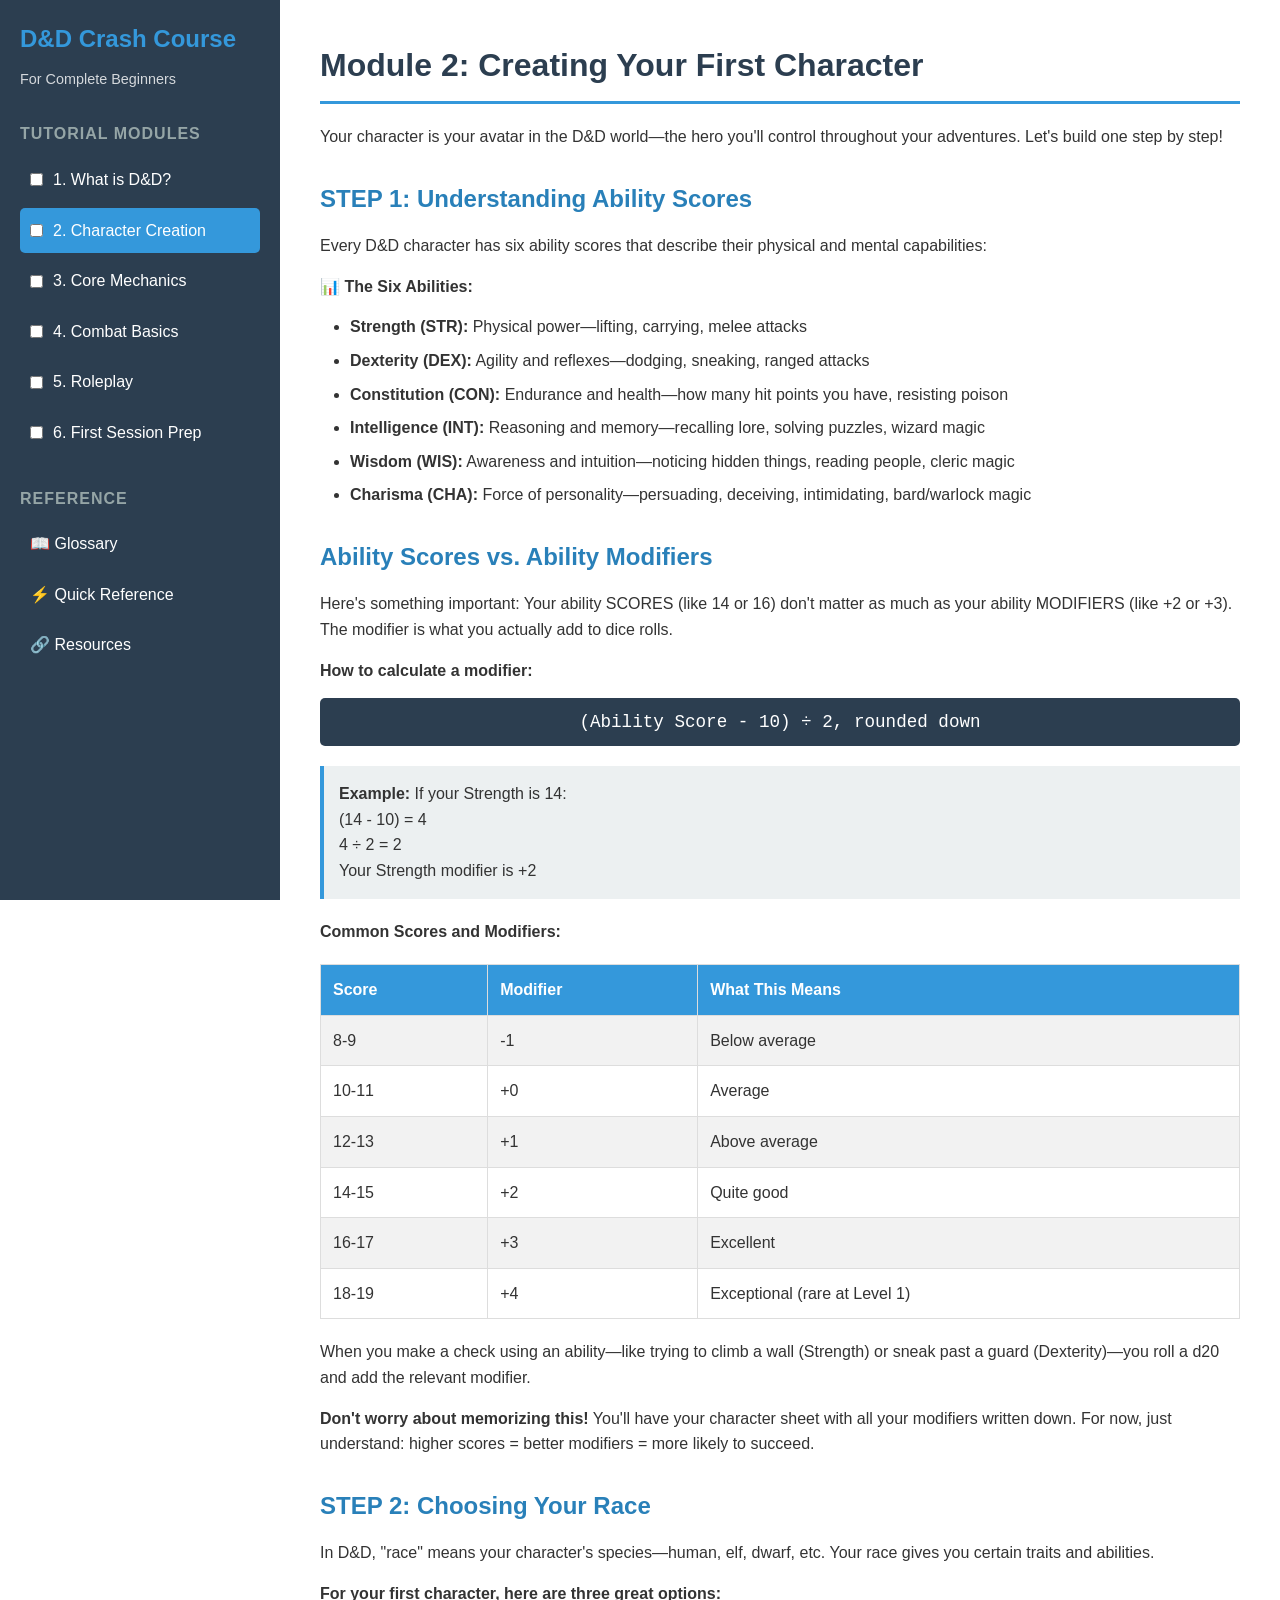
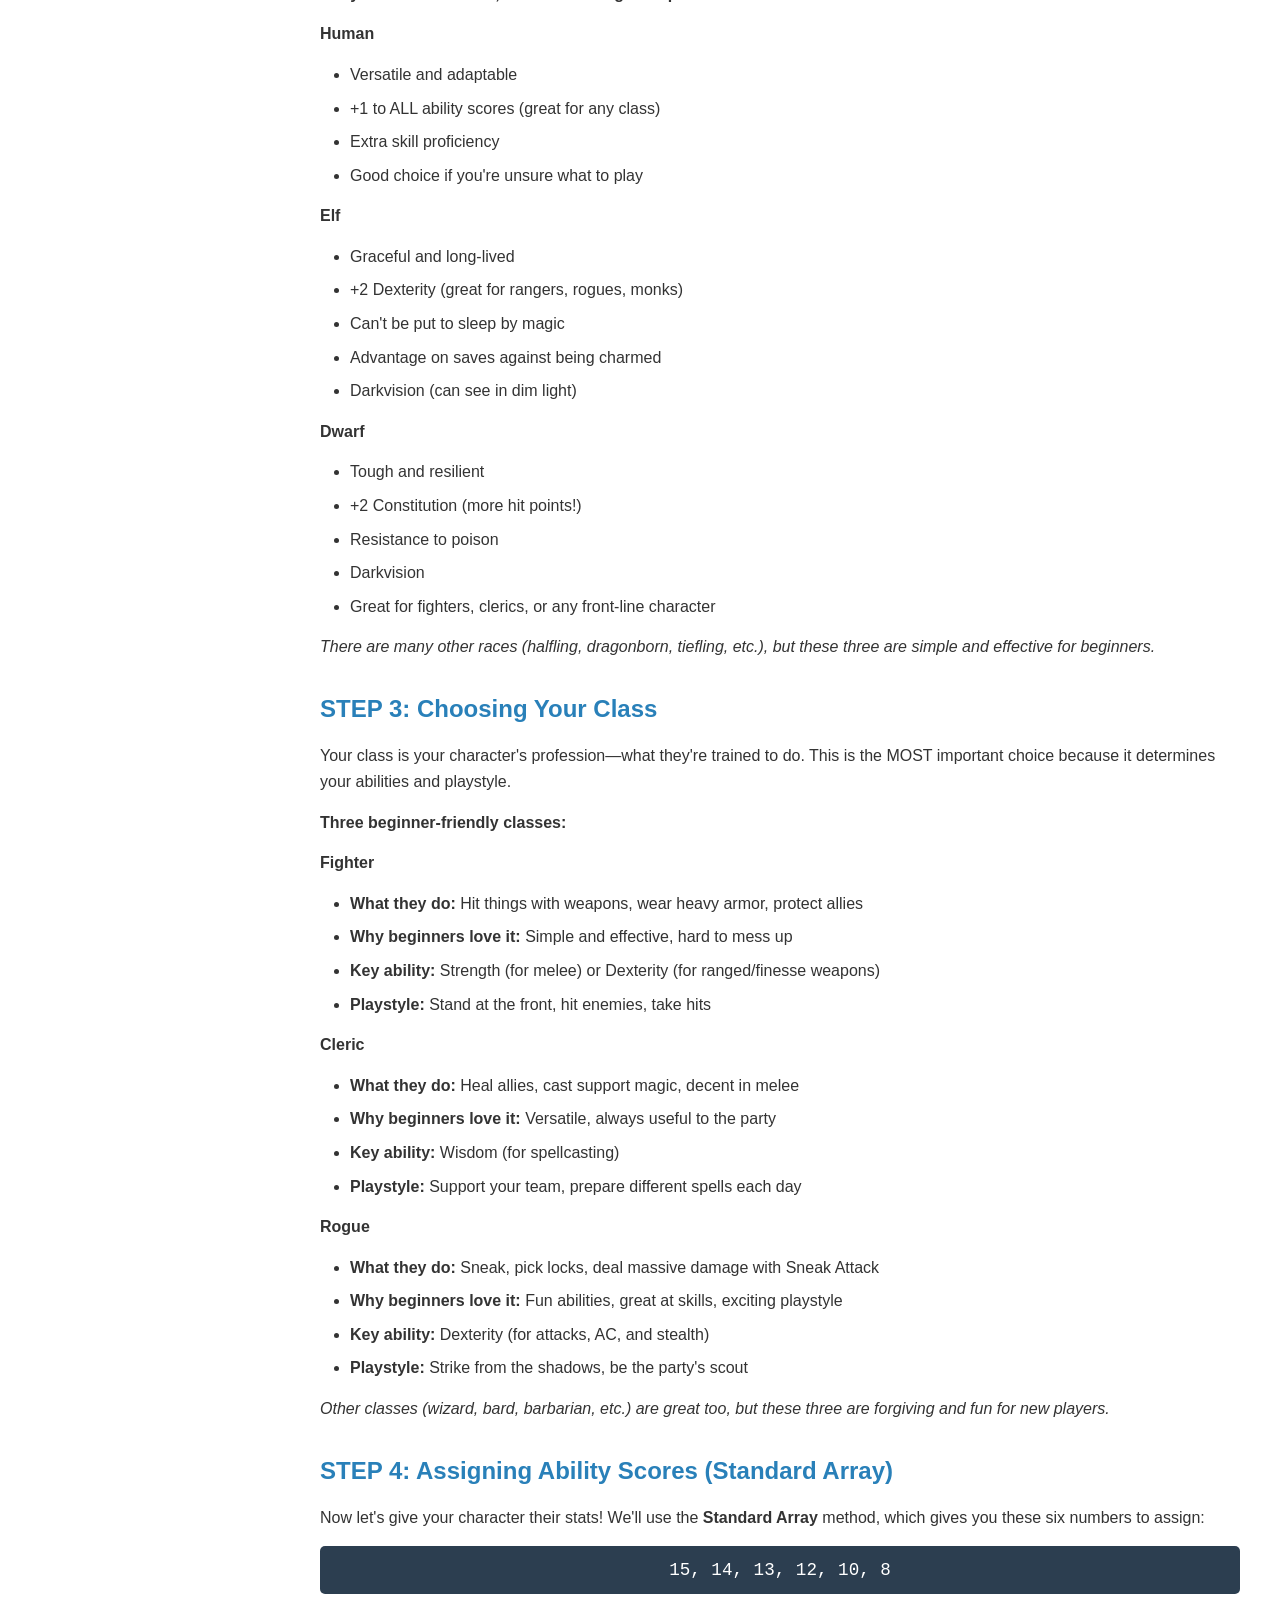
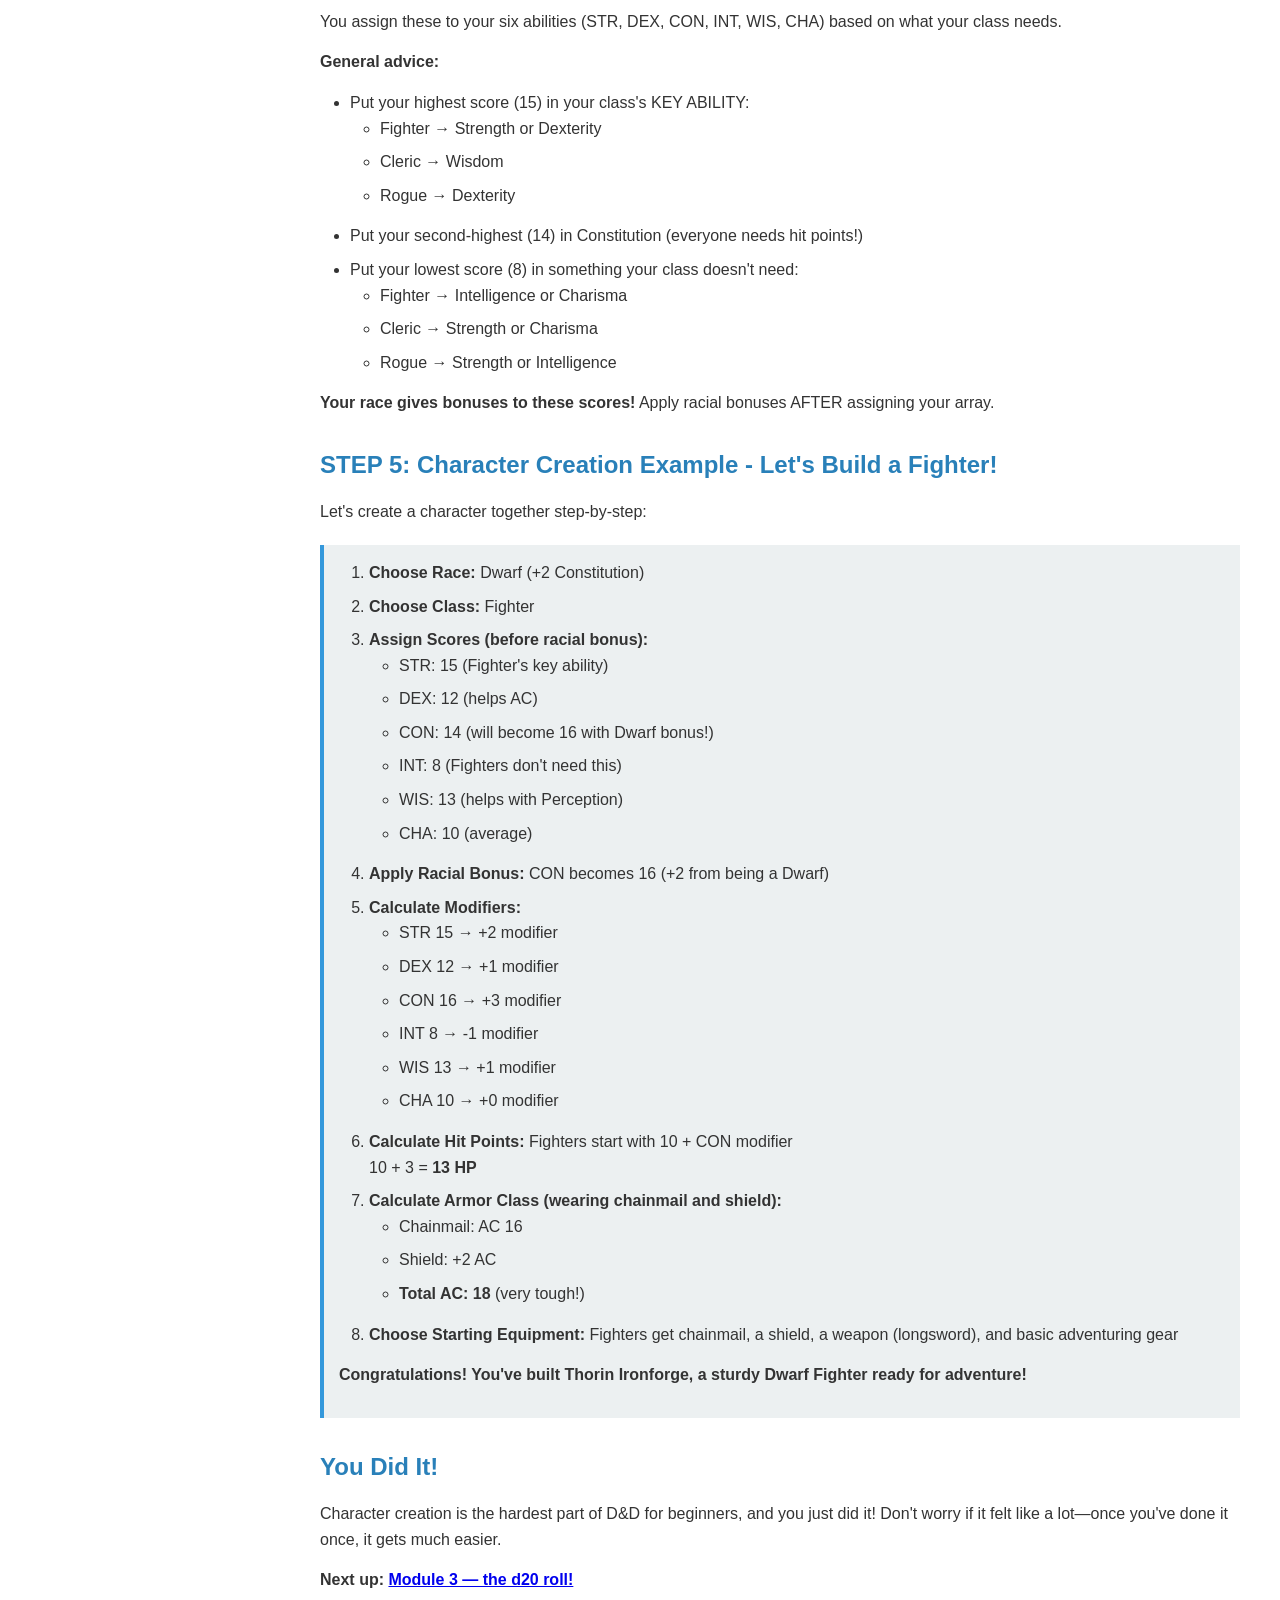
==== character-creation.html @ a9139e5d "initial commit" ====
<!DOCTYPE html>
<html lang="en">
<head>
    <meta charset="UTF-8">
    <meta name="viewport" content="width=device-width, initial-scale=1.0">
    <title>D&D Crash Course - Character Creation</title>
    <link rel="stylesheet" href="styles.css">
</head>
<body>
    <div class="container">
        <aside class="sidebar">
            <h1>D&D Crash Course</h1>
            <p>For Complete Beginners</p>

            <div class="nav-section">
                <h3>Tutorial Modules</h3>
                <a class="nav-item" href="index.html" data-page="index.html">
                    <input type="checkbox" id="check1">
                    <span>1. What is D&D?</span>
                </a>
                <a class="nav-item" href="character-creation.html" data-page="character-creation.html">
                    <input type="checkbox" id="check2">
                    <span>2. Character Creation</span>
                </a>
                <a class="nav-item" href="core-mechanics.html" data-page="core-mechanics.html">
                    <input type="checkbox" id="check3">
                    <span>3. Core Mechanics</span>
                </a>
                <a class="nav-item" href="combat.html" data-page="combat.html">
                    <input type="checkbox" id="check4">
                    <span>4. Combat Basics</span>
                </a>
                <a class="nav-item" href="roleplay.html" data-page="roleplay.html">
                    <input type="checkbox" id="check5">
                    <span>5. Roleplay</span>
                </a>
                <a class="nav-item" href="first-session.html" data-page="first-session.html">
                    <input type="checkbox" id="check6">
                    <span>6. First Session Prep</span>
                </a>
            </div>

            <div class="nav-section">
                <h3>Reference</h3>
                <a class="nav-item" href="reference.html#glossary" data-page="reference.html">
                    <span>📖 Glossary</span>
                </a>
                <a class="nav-item" href="reference.html#quickref" data-page="reference.html">
                    <span>⚡ Quick Reference</span>
                </a>
                <a class="nav-item" href="reference.html#resources" data-page="reference.html">
                    <span>🔗 Resources</span>
                </a>
            </div>
        </aside>

        <main class="main-content">
            <h2>Module 2: Creating Your First Character</h2>
            <p>Your character is your avatar in the D&amp;D world—the hero you'll control throughout your adventures. Let's build one step by step!</p>

            <h3>STEP 1: Understanding Ability Scores</h3>
            <p>Every D&amp;D character has six ability scores that describe their physical and mental capabilities:</p>

            <p><strong>📊 The Six Abilities:</strong></p>
            <ul>
                <li><strong>Strength (STR):</strong> Physical power—lifting, carrying, melee attacks</li>
                <li><strong>Dexterity (DEX):</strong> Agility and reflexes—dodging, sneaking, ranged attacks</li>
                <li><strong>Constitution (CON):</strong> Endurance and health—how many hit points you have, resisting poison</li>
                <li><strong>Intelligence (INT):</strong> Reasoning and memory—recalling lore, solving puzzles, wizard magic</li>
                <li><strong>Wisdom (WIS):</strong> Awareness and intuition—noticing hidden things, reading people, cleric magic</li>
                <li><strong>Charisma (CHA):</strong> Force of personality—persuading, deceiving, intimidating, bard/warlock magic</li>
            </ul>

            <h3>Ability Scores vs. Ability Modifiers</h3>
            <p>Here's something important: Your ability SCORES (like 14 or 16) don't matter as much as your ability MODIFIERS (like +2 or +3). The modifier is what you actually add to dice rolls.</p>

            <p><strong>How to calculate a modifier:</strong></p>
            <div class="formula">(Ability Score - 10) ÷ 2, rounded down</div>

            <div class="example-box">
                <strong>Example:</strong> If your Strength is 14:<br>
                (14 - 10) = 4<br>
                4 ÷ 2 = 2<br>
                Your Strength modifier is +2
            </div>

            <p><strong>Common Scores and Modifiers:</strong></p>
            <table>
                <tr>
                    <th>Score</th>
                    <th>Modifier</th>
                    <th>What This Means</th>
                </tr>
                <tr><td>8-9</td><td>-1</td><td>Below average</td></tr>
                <tr><td>10-11</td><td>+0</td><td>Average</td></tr>
                <tr><td>12-13</td><td>+1</td><td>Above average</td></tr>
                <tr><td>14-15</td><td>+2</td><td>Quite good</td></tr>
                <tr><td>16-17</td><td>+3</td><td>Excellent</td></tr>
                <tr><td>18-19</td><td>+4</td><td>Exceptional (rare at Level 1)</td></tr>
            </table>

            <p>When you make a check using an ability—like trying to climb a wall (Strength) or sneak past a guard (Dexterity)—you roll a d20 and add the relevant modifier.</p>
            <p><strong>Don't worry about memorizing this!</strong> You'll have your character sheet with all your modifiers written down. For now, just understand: higher scores = better modifiers = more likely to succeed.</p>

            <h3>STEP 2: Choosing Your Race</h3>
            <p>In D&amp;D, "race" means your character's species—human, elf, dwarf, etc. Your race gives you certain traits and abilities.</p>

            <p><strong>For your first character, here are three great options:</strong></p>

            <p><strong>Human</strong></p>
            <ul>
                <li>Versatile and adaptable</li>
                <li>+1 to ALL ability scores (great for any class)</li>
                <li>Extra skill proficiency</li>
                <li>Good choice if you're unsure what to play</li>
            </ul>

            <p><strong>Elf</strong></p>
            <ul>
                <li>Graceful and long-lived</li>
                <li>+2 Dexterity (great for rangers, rogues, monks)</li>
                <li>Can't be put to sleep by magic</li>
                <li>Advantage on saves against being charmed</li>
                <li>Darkvision (can see in dim light)</li>
            </ul>

            <p><strong>Dwarf</strong></p>
            <ul>
                <li>Tough and resilient</li>
                <li>+2 Constitution (more hit points!)</li>
                <li>Resistance to poison</li>
                <li>Darkvision</li>
                <li>Great for fighters, clerics, or any front-line character</li>
            </ul>

            <p><em>There are many other races (halfling, dragonborn, tiefling, etc.), but these three are simple and effective for beginners.</em></p>

            <h3>STEP 3: Choosing Your Class</h3>
            <p>Your class is your character's profession—what they're trained to do. This is the MOST important choice because it determines your abilities and playstyle.</p>

            <p><strong>Three beginner-friendly classes:</strong></p>

            <p><strong>Fighter</strong></p>
            <ul>
                <li><strong>What they do:</strong> Hit things with weapons, wear heavy armor, protect allies</li>
                <li><strong>Why beginners love it:</strong> Simple and effective, hard to mess up</li>
                <li><strong>Key ability:</strong> Strength (for melee) or Dexterity (for ranged/finesse weapons)</li>
                <li><strong>Playstyle:</strong> Stand at the front, hit enemies, take hits</li>
            </ul>

            <p><strong>Cleric</strong></p>
            <ul>
                <li><strong>What they do:</strong> Heal allies, cast support magic, decent in melee</li>
                <li><strong>Why beginners love it:</strong> Versatile, always useful to the party</li>
                <li><strong>Key ability:</strong> Wisdom (for spellcasting)</li>
                <li><strong>Playstyle:</strong> Support your team, prepare different spells each day</li>
            </ul>

            <p><strong>Rogue</strong></p>
            <ul>
                <li><strong>What they do:</strong> Sneak, pick locks, deal massive damage with Sneak Attack</li>
                <li><strong>Why beginners love it:</strong> Fun abilities, great at skills, exciting playstyle</li>
                <li><strong>Key ability:</strong> Dexterity (for attacks, AC, and stealth)</li>
                <li><strong>Playstyle:</strong> Strike from the shadows, be the party's scout</li>
            </ul>

            <p><em>Other classes (wizard, bard, barbarian, etc.) are great too, but these three are forgiving and fun for new players.</em></p>

            <h3>STEP 4: Assigning Ability Scores (Standard Array)</h3>
            <p>Now let's give your character their stats! We'll use the <strong>Standard Array</strong> method, which gives you these six numbers to assign:</p>

            <div class="formula">15, 14, 13, 12, 10, 8</div>

            <p>You assign these to your six abilities (STR, DEX, CON, INT, WIS, CHA) based on what your class needs.</p>

            <p><strong>General advice:</strong></p>
            <ul>
                <li>Put your highest score (15) in your class's KEY ABILITY:
                    <ul>
                        <li>Fighter → Strength or Dexterity</li>
                        <li>Cleric → Wisdom</li>
                        <li>Rogue → Dexterity</li>
                    </ul>
                </li>
                <li>Put your second-highest (14) in Constitution (everyone needs hit points!)</li>
                <li>Put your lowest score (8) in something your class doesn't need:
                    <ul>
                        <li>Fighter → Intelligence or Charisma</li>
                        <li>Cleric → Strength or Charisma</li>
                        <li>Rogue → Strength or Intelligence</li>
                    </ul>
                </li>
            </ul>

            <p><strong>Your race gives bonuses to these scores!</strong> Apply racial bonuses AFTER assigning your array.</p>

            <h3>STEP 5: Character Creation Example - Let's Build a Fighter!</h3>
            <p>Let's create a character together step-by-step:</p>

            <div class="example-box">
                <ol>
                    <li><strong>Choose Race:</strong> Dwarf (+2 Constitution)</li>
                    <li><strong>Choose Class:</strong> Fighter</li>
                    <li><strong>Assign Scores (before racial bonus):</strong>
                        <ul>
                            <li>STR: 15 (Fighter's key ability)</li>
                            <li>DEX: 12 (helps AC)</li>
                            <li>CON: 14 (will become 16 with Dwarf bonus!)</li>
                            <li>INT: 8 (Fighters don't need this)</li>
                            <li>WIS: 13 (helps with Perception)</li>
                            <li>CHA: 10 (average)</li>
                        </ul>
                    </li>
                    <li><strong>Apply Racial Bonus:</strong> CON becomes 16 (+2 from being a Dwarf)</li>
                    <li><strong>Calculate Modifiers:</strong>
                        <ul>
                            <li>STR 15 → +2 modifier</li>
                            <li>DEX 12 → +1 modifier</li>
                            <li>CON 16 → +3 modifier</li>
                            <li>INT 8 → -1 modifier</li>
                            <li>WIS 13 → +1 modifier</li>
                            <li>CHA 10 → +0 modifier</li>
                        </ul>
                    </li>
                    <li><strong>Calculate Hit Points:</strong> Fighters start with 10 + CON modifier<br>
                        10 + 3 = <strong>13 HP</strong>
                    </li>
                    <li><strong>Calculate Armor Class (wearing chainmail and shield):</strong>
                        <ul>
                            <li>Chainmail: AC 16</li>
                            <li>Shield: +2 AC</li>
                            <li><strong>Total AC: 18</strong> (very tough!)</li>
                        </ul>
                    </li>
                    <li><strong>Choose Starting Equipment:</strong> Fighters get chainmail, a shield, a weapon (longsword), and basic adventuring gear</li>
                </ol>

                <p><strong>Congratulations! You've built Thorin Ironforge, a sturdy Dwarf Fighter ready for adventure!</strong></p>
            </div>

            <h3>You Did It!</h3>
            <p>Character creation is the hardest part of D&amp;D for beginners, and you just did it! Don't worry if it felt like a lot—once you've done it once, it gets much easier.</p>

            <p><strong>Next up: <a href="core-mechanics.html">Module 3 — the d20 roll!</a></strong></p>
        </main>
    </div>

    <script src="script.js"></script>
</body>
</html>
---- styles.css ----
* {
    margin: 0;
    padding: 0;
    box-sizing: border-box;
}

body {
    font-family: 'Segoe UI', Tahoma, Geneva, Verdana, sans-serif;
    line-height: 1.6;
    color: #333;
    background-color: #f4f4f4;
}

.container {
    display: flex;
    max-width: 1400px;
    margin: 0 auto;
    background: white;
    min-height: 100vh;
}

.sidebar {
    width: 280px;
    background-color: #2c3e50;
    color: white;
    padding: 20px;
    position: sticky;
    top: 0;
    height: 100vh;
    overflow-y: auto;
}

.sidebar h1 {
    font-size: 1.5rem;
    margin-bottom: 10px;
    color: #3498db;
}

.sidebar p {
    font-size: 0.9rem;
    margin-bottom: 30px;
    opacity: 0.8;
}

.nav-section {
    margin-bottom: 30px;
}

.nav-section h3 {
    font-size: 1rem;
    margin-bottom: 10px;
    color: #95a5a6;
    text-transform: uppercase;
    letter-spacing: 1px;
}

.nav-item {
    display: flex;
    align-items: center;
    padding: 10px;
    margin-bottom: 5px;
    cursor: pointer;
    border-radius: 5px;
    transition: background 0.3s;
    text-decoration: none;
    color: white;
}

.nav-item:hover {
    background-color: #34495e;
}

.nav-item.active {
    background-color: #3498db;
}

.nav-item input[type="checkbox"] {
    margin-right: 10px;
}

.main-content {
    flex: 1;
    padding: 40px;
    overflow-y: auto;
}

.main-content h2 {
    color: #2c3e50;
    font-size: 2rem;
    margin-bottom: 20px;
    padding-bottom: 10px;
    border-bottom: 3px solid #3498db;
}

.main-content h3 {
    color: #2980b9;
    font-size: 1.5rem;
    margin-top: 30px;
    margin-bottom: 15px;
}

.main-content p {
    margin-bottom: 15px;
}

.main-content ul,
.main-content ol {
    margin-left: 30px;
    margin-bottom: 15px;
}

.main-content li {
    margin-bottom: 8px;
}

table {
    width: 100%;
    border-collapse: collapse;
    margin: 20px 0;
}

th, td {
    border: 1px solid #ddd;
    padding: 12px;
    text-align: left;
}

th {
    background-color: #3498db;
    color: white;
}

tr:nth-child(even) {
    background-color: #f2f2f2;
}

.example-box {
    background-color: #ecf0f1;
    border-left: 4px solid #3498db;
    padding: 15px;
    margin: 20px 0;
}

.formula {
    background-color: #2c3e50;
    color: white;
    padding: 10px;
    border-radius: 5px;
    font-family: monospace;
    margin: 15px 0;
    text-align: center;
    font-size: 1.1rem;
}

.glossary-term {
    margin-bottom: 15px;
}

.glossary-term strong {
    color: #2980b9;
}

@media (max-width: 768px) {
    .container {
        flex-direction: column;
    }

    .sidebar {
        width: 100%;
        height: auto;
        position: relative;
    }

    .main-content {
        padding: 20px;
    }
}
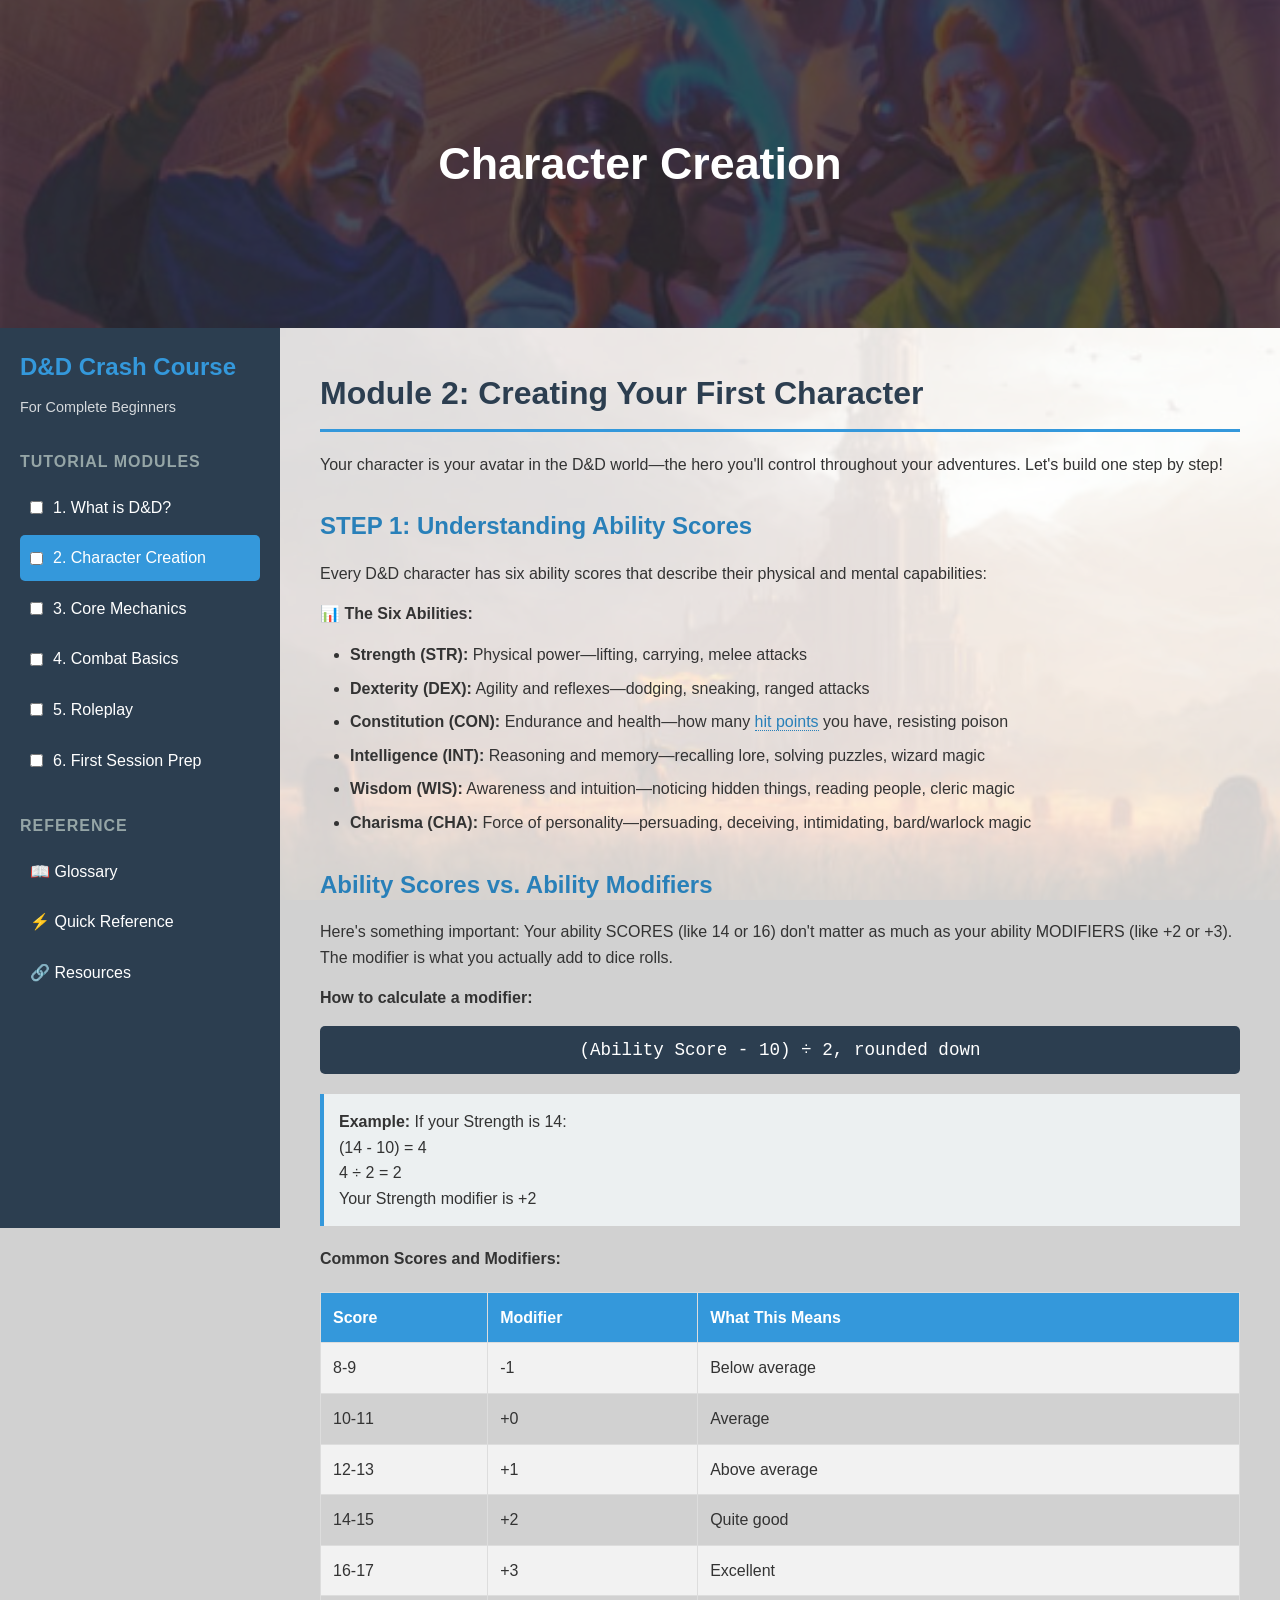
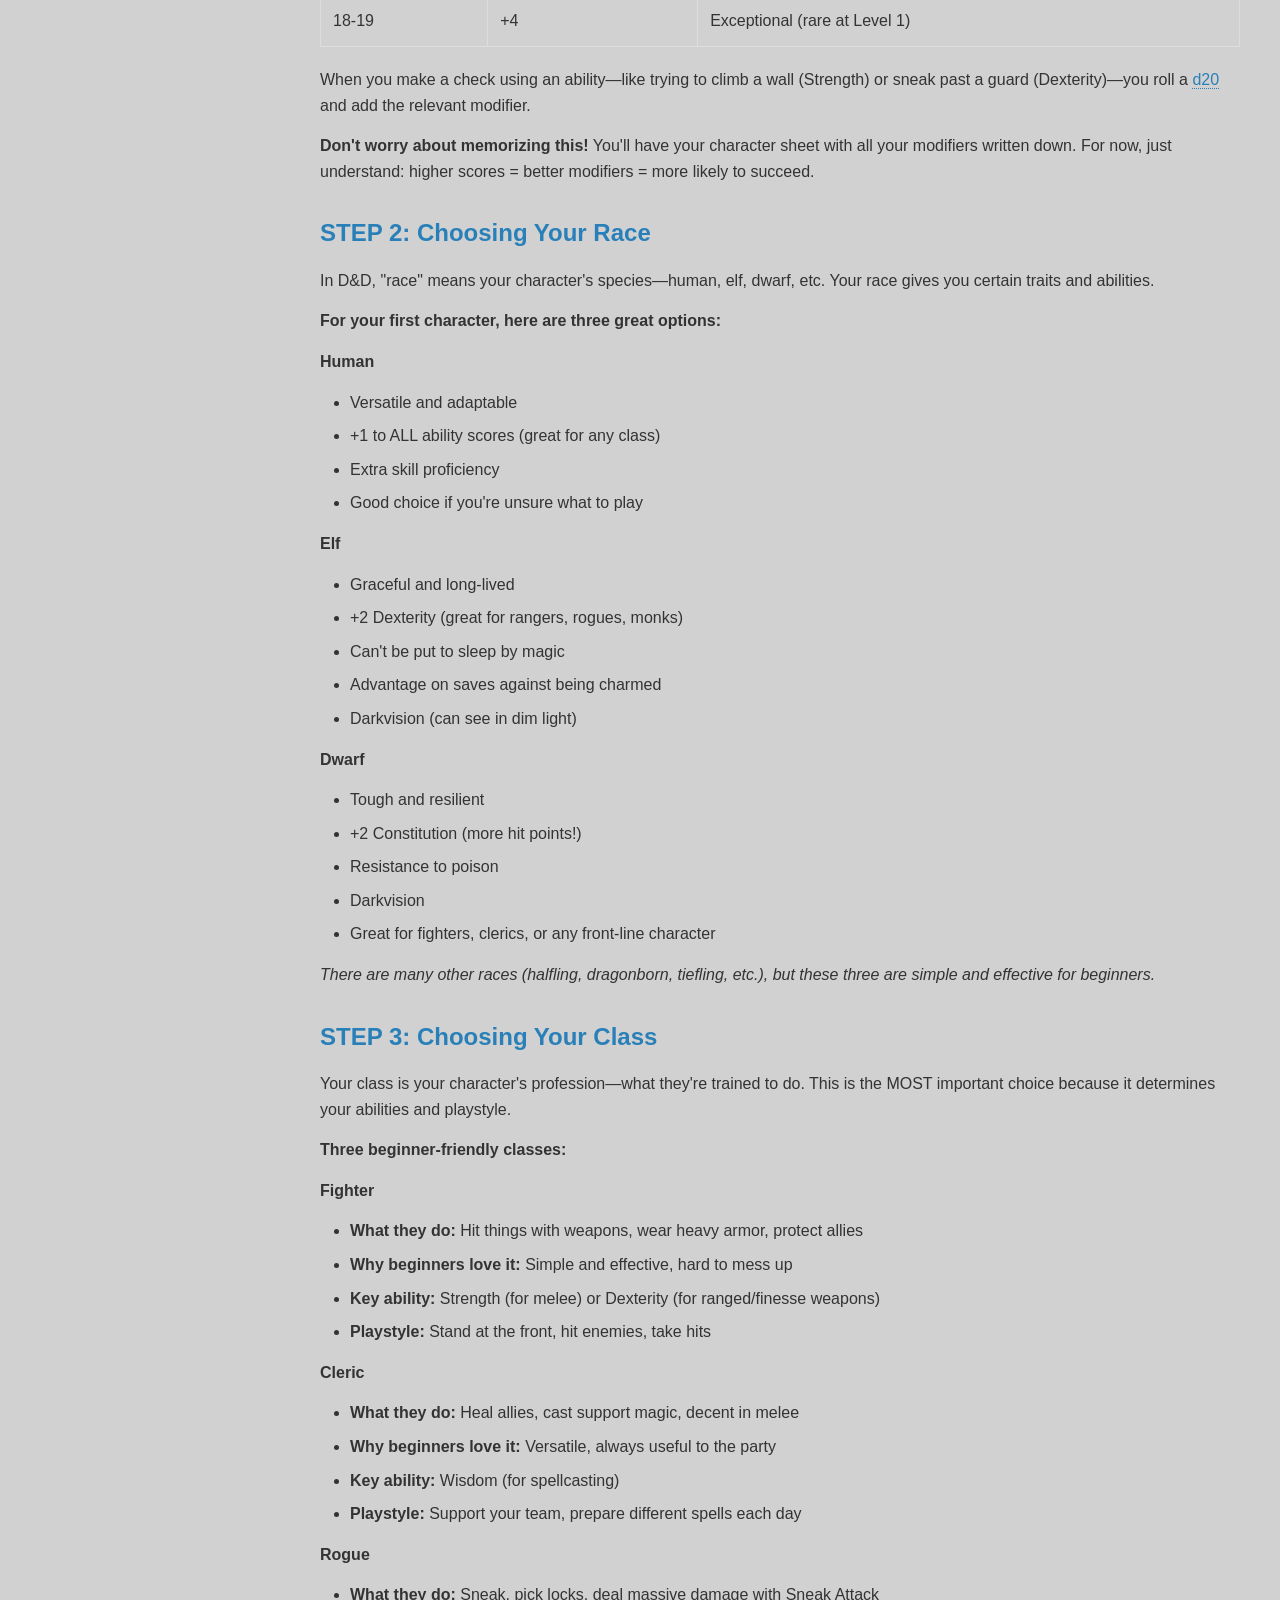
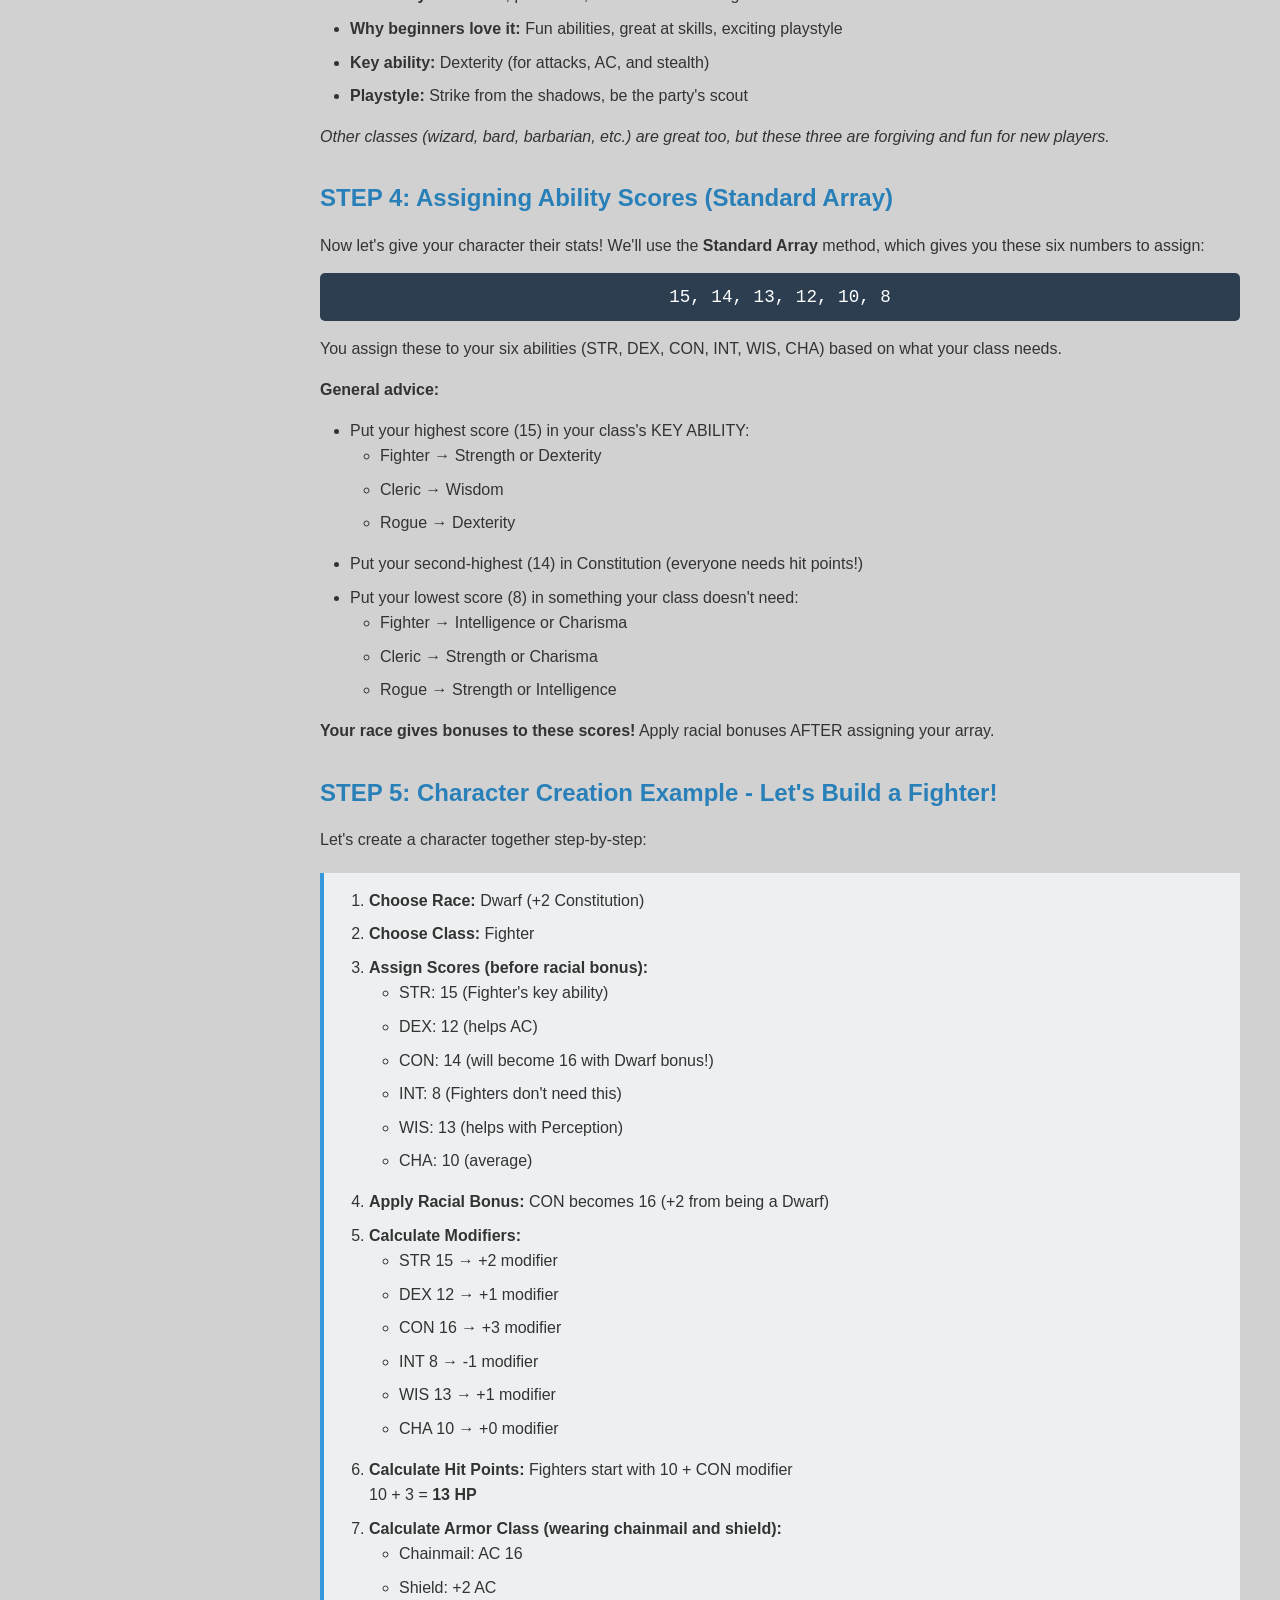
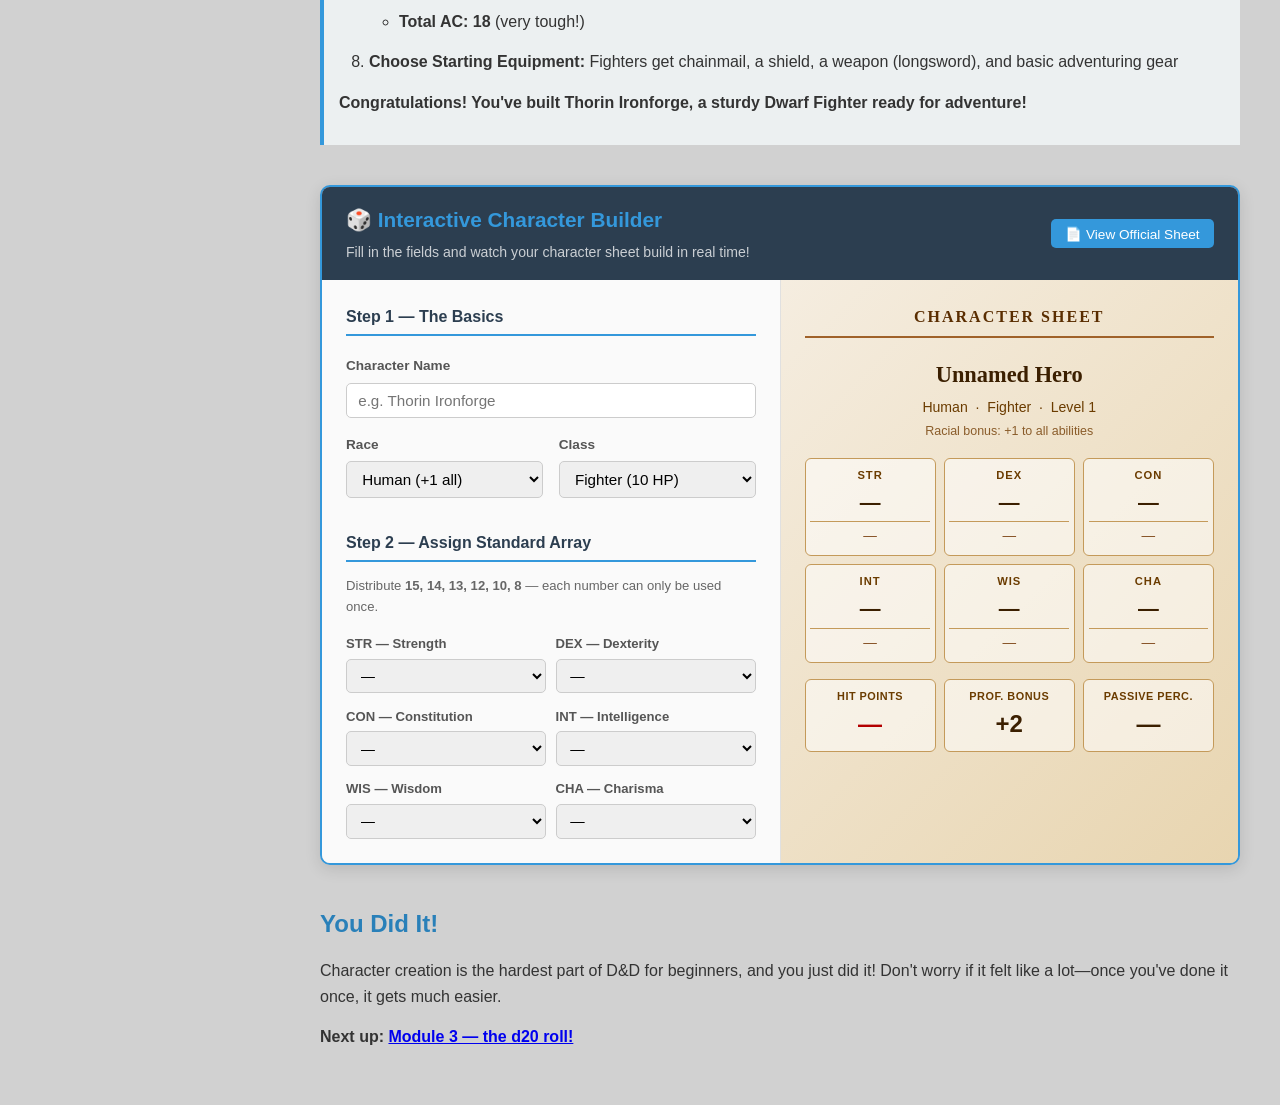
==== commit a33fff24: "various interactive features" ====
--- a/character-creation.html
+++ b/character-creation.html
@@ -7,6 +7,12 @@
     <link rel="stylesheet" href="styles.css">
 </head>
 <body>
+    <header style="text-align:center; padding: 8rem 1rem; background: #222; color: #fff; position: relative; overflow: hidden;">
+        <img src="Images/character-creation.jpg" alt="Dragon" style="position: absolute; top: 0; left: 0; width: 100%; height: 100%; object-fit: cover; object-position: center 40%; opacity: 0.25; pointer-events: none;">
+        <div style="position: relative; z-index: 1;">
+            <h1 style="font-size: 2.8rem; margin: 0;">Character Creation</h1>
+        </div>
+    </header>
     <div class="container">
         <aside class="sidebar">
             <h1>D&D Crash Course</h1>
@@ -14,7 +20,7 @@
 
             <div class="nav-section">
                 <h3>Tutorial Modules</h3>
-                <a class="nav-item" href="index.html" data-page="index.html">
+                <a class="nav-item" href="what-is-dnd.html" data-page="what-is-dnd.html">
                     <input type="checkbox" id="check1">
                     <span>1. What is D&D?</span>
                 </a>
@@ -65,7 +71,7 @@
             <ul>
                 <li><strong>Strength (STR):</strong> Physical power—lifting, carrying, melee attacks</li>
                 <li><strong>Dexterity (DEX):</strong> Agility and reflexes—dodging, sneaking, ranged attacks</li>
-                <li><strong>Constitution (CON):</strong> Endurance and health—how many hit points you have, resisting poison</li>
+                <li><strong>Constitution (CON):</strong> Endurance and health—how many <span class="tip" data-tip="How much damage your character can take before falling unconscious.">hit points</span> you have, resisting poison</li>
                 <li><strong>Intelligence (INT):</strong> Reasoning and memory—recalling lore, solving puzzles, wizard magic</li>
                 <li><strong>Wisdom (WIS):</strong> Awareness and intuition—noticing hidden things, reading people, cleric magic</li>
                 <li><strong>Charisma (CHA):</strong> Force of personality—persuading, deceiving, intimidating, bard/warlock magic</li>
@@ -99,7 +105,7 @@
                 <tr><td>18-19</td><td>+4</td><td>Exceptional (rare at Level 1)</td></tr>
             </table>
 
-            <p>When you make a check using an ability—like trying to climb a wall (Strength) or sneak past a guard (Dexterity)—you roll a d20 and add the relevant modifier.</p>
+            <p>When you make a check using an ability—like trying to climb a wall (Strength) or sneak past a guard (Dexterity)—you roll a <span class="tip" data-tip="A 20-sided die, the most commonly rolled die in D&D.">d20</span> and add the relevant modifier.</p>
             <p><strong>Don't worry about memorizing this!</strong> You'll have your character sheet with all your modifiers written down. For now, just understand: higher scores = better modifiers = more likely to succeed.</p>
 
             <h3>STEP 2: Choosing Your Race</h3>
@@ -238,6 +244,241 @@
                 <p><strong>Congratulations! You've built Thorin Ironforge, a sturdy Dwarf Fighter ready for adventure!</strong></p>
             </div>
 
+            <!-- INTERACTIVE CHARACTER BUILDER -->
+            <div style="margin: 2.5rem 0; border: 2px solid #3498db; border-radius: 10px; overflow: hidden; box-shadow: 0 4px 16px rgba(0,0,0,0.12);">
+                <div style="background: #2c3e50; color: white; padding: 1rem 1.5rem; display: flex; align-items: center; gap: 1rem; flex-wrap: wrap;">
+                    <div>
+                        <h3 style="margin: 0; color: #3498db; font-size: 1.3rem;">🎲 Interactive Character Builder</h3>
+                        <p style="margin: 0.3rem 0 0; opacity: 0.75; font-size: 0.88rem;">Fill in the fields and watch your character sheet build in real time!</p>
+                    </div>
+                    <button onclick="toggleSheetRef()" style="margin-left:auto; background: #3498db; color: white; border: none; padding: 0.4rem 0.9rem; border-radius: 5px; cursor: pointer; font-size: 0.85rem;">📄 View Official Sheet</button>
+                </div>
+
+                <!-- Official sheet reference (hidden by default) -->
+                <div id="sheet-ref" style="display:none; background:#f0f0f0; padding:1rem; text-align:center; border-bottom: 1px solid #ddd;">
+                    <p style="margin:0 0 0.5rem; font-size:0.85rem; color:#555;">Reference: Official D&amp;D 5e Character Sheet</p>
+                    <img src="Images/character-sheet.jpg" alt="Official D&D Character Sheet" style="max-width:100%; border-radius:6px; box-shadow:0 2px 8px rgba(0,0,0,0.2);">
+                </div>
+
+                <div style="display:flex; flex-wrap:wrap;">
+                    <!-- FORM -->
+                    <div style="flex:1; min-width:280px; padding:1.5rem; background:#fafafa; border-right:1px solid #e0e0e0;">
+
+                        <h4 style="color:#2c3e50; border-bottom:2px solid #3498db; padding-bottom:0.3rem; margin-bottom:1rem;">Step 1 — The Basics</h4>
+
+                        <label style="display:block; margin-bottom:0.8rem;">
+                            <span style="font-size:0.85rem; font-weight:bold; color:#555;">Character Name</span>
+                            <input id="cb-name" type="text" placeholder="e.g. Thorin Ironforge" oninput="updatePreview()"
+                                style="display:block; width:100%; margin-top:0.3rem; padding:0.5rem 0.7rem; border:1px solid #ccc; border-radius:5px; font-size:0.95rem;">
+                        </label>
+
+                        <div style="display:flex; gap:1rem; flex-wrap:wrap;">
+                            <label style="flex:1; min-width:120px; display:block; margin-bottom:0.8rem;">
+                                <span style="font-size:0.85rem; font-weight:bold; color:#555;">Race</span>
+                                <select id="cb-race" onchange="syncDropdowns()"
+                                    style="display:block; width:100%; margin-top:0.3rem; padding:0.5rem 0.7rem; border:1px solid #ccc; border-radius:5px; font-size:0.95rem;">
+                                    <option value="human">Human (+1 all)</option>
+                                    <option value="elf">Elf (+2 DEX)</option>
+                                    <option value="dwarf">Dwarf (+2 CON)</option>
+                                </select>
+                            </label>
+                            <label style="flex:1; min-width:120px; display:block; margin-bottom:0.8rem;">
+                                <span style="font-size:0.85rem; font-weight:bold; color:#555;">Class</span>
+                                <select id="cb-class" onchange="updatePreview()"
+                                    style="display:block; width:100%; margin-top:0.3rem; padding:0.5rem 0.7rem; border:1px solid #ccc; border-radius:5px; font-size:0.95rem;">
+                                    <option value="fighter">Fighter (10 HP)</option>
+                                    <option value="cleric">Cleric (8 HP)</option>
+                                    <option value="rogue">Rogue (8 HP)</option>
+                                </select>
+                            </label>
+                        </div>
+
+                        <h4 style="color:#2c3e50; border-bottom:2px solid #3498db; padding-bottom:0.3rem; margin:1.2rem 0 0.8rem;">Step 2 — Assign Standard Array</h4>
+                        <p style="font-size:0.82rem; color:#666; margin-bottom:0.8rem;">Distribute <strong>15, 14, 13, 12, 10, 8</strong> — each number can only be used once.</p>
+
+                        <div style="display:grid; grid-template-columns:1fr 1fr; gap:0.6rem;">
+                            <label style="display:block;">
+                                <span style="font-size:0.82rem; font-weight:bold; color:#555;">STR — Strength</span>
+                                <select id="cb-str" onchange="syncDropdowns()" style="display:block; width:100%; margin-top:0.2rem; padding:0.45rem 0.6rem; border:1px solid #ccc; border-radius:5px; font-size:0.9rem;"><option value="">—</option></select>
+                            </label>
+                            <label style="display:block;">
+                                <span style="font-size:0.82rem; font-weight:bold; color:#555;">DEX — Dexterity</span>
+                                <select id="cb-dex" onchange="syncDropdowns()" style="display:block; width:100%; margin-top:0.2rem; padding:0.45rem 0.6rem; border:1px solid #ccc; border-radius:5px; font-size:0.9rem;"><option value="">—</option></select>
+                            </label>
+                            <label style="display:block;">
+                                <span style="font-size:0.82rem; font-weight:bold; color:#555;">CON — Constitution</span>
+                                <select id="cb-con" onchange="syncDropdowns()" style="display:block; width:100%; margin-top:0.2rem; padding:0.45rem 0.6rem; border:1px solid #ccc; border-radius:5px; font-size:0.9rem;"><option value="">—</option></select>
+                            </label>
+                            <label style="display:block;">
+                                <span style="font-size:0.82rem; font-weight:bold; color:#555;">INT — Intelligence</span>
+                                <select id="cb-int" onchange="syncDropdowns()" style="display:block; width:100%; margin-top:0.2rem; padding:0.45rem 0.6rem; border:1px solid #ccc; border-radius:5px; font-size:0.9rem;"><option value="">—</option></select>
+                            </label>
+                            <label style="display:block;">
+                                <span style="font-size:0.82rem; font-weight:bold; color:#555;">WIS — Wisdom</span>
+                                <select id="cb-wis" onchange="syncDropdowns()" style="display:block; width:100%; margin-top:0.2rem; padding:0.45rem 0.6rem; border:1px solid #ccc; border-radius:5px; font-size:0.9rem;"><option value="">—</option></select>
+                            </label>
+                            <label style="display:block;">
+                                <span style="font-size:0.82rem; font-weight:bold; color:#555;">CHA — Charisma</span>
+                                <select id="cb-cha" onchange="syncDropdowns()" style="display:block; width:100%; margin-top:0.2rem; padding:0.45rem 0.6rem; border:1px solid #ccc; border-radius:5px; font-size:0.9rem;"><option value="">—</option></select>
+                            </label>
+                        </div>
+                    </div>
+
+                    <!-- LIVE PREVIEW -->
+                    <div style="flex:1; min-width:260px; padding:1.5rem; background: linear-gradient(135deg, #f5ede0 0%, #e8d5b0 100%);">
+                        <h4 style="color:#5a2d00; text-align:center; letter-spacing:2px; text-transform:uppercase; font-family:Georgia,serif; border-bottom:2px solid #a0622a; padding-bottom:0.4rem; margin-bottom:1.2rem;">Character Sheet</h4>
+
+                        <div style="text-align:center; margin-bottom:1rem;">
+                            <div id="prev-name" style="font-size:1.4rem; font-weight:bold; font-family:Georgia,serif; color:#3b1f00;">Unnamed Hero</div>
+                            <div style="font-size:0.88rem; color:#6b3c00; margin-top:0.2rem;">
+                                <span id="prev-race">Human</span> &nbsp;·&nbsp; <span id="prev-class">Fighter</span> &nbsp;·&nbsp; Level 1
+                            </div>
+                            <div style="font-size:0.78rem; color:#8a5c2a; margin-top:0.2rem;">Racial bonus: <span id="prev-racial">+1 to all abilities</span></div>
+                        </div>
+
+                        <!-- Ability scores grid -->
+                        <div style="display:grid; grid-template-columns:repeat(3,1fr); gap:0.5rem; margin-bottom:1rem;">
+                            <div style="background:rgba(255,255,255,0.55); border:1px solid #c49a5a; border-radius:6px; text-align:center; padding:0.5rem 0.3rem;">
+                                <div style="font-size:0.7rem; font-weight:bold; color:#6b3c00; letter-spacing:1px;">STR</div>
+                                <div id="prev-str-score" style="font-size:1.3rem; font-weight:bold; color:#3b1f00;">—</div>
+                                <div id="prev-str-mod" style="font-size:0.85rem; color:#7a4010; border-top:1px solid #c49a5a; margin-top:0.2rem; padding-top:0.2rem;">—</div>
+                            </div>
+                            <div style="background:rgba(255,255,255,0.55); border:1px solid #c49a5a; border-radius:6px; text-align:center; padding:0.5rem 0.3rem;">
+                                <div style="font-size:0.7rem; font-weight:bold; color:#6b3c00; letter-spacing:1px;">DEX</div>
+                                <div id="prev-dex-score" style="font-size:1.3rem; font-weight:bold; color:#3b1f00;">—</div>
+                                <div id="prev-dex-mod" style="font-size:0.85rem; color:#7a4010; border-top:1px solid #c49a5a; margin-top:0.2rem; padding-top:0.2rem;">—</div>
+                            </div>
+                            <div style="background:rgba(255,255,255,0.55); border:1px solid #c49a5a; border-radius:6px; text-align:center; padding:0.5rem 0.3rem;">
+                                <div style="font-size:0.7rem; font-weight:bold; color:#6b3c00; letter-spacing:1px;">CON</div>
+                                <div id="prev-con-score" style="font-size:1.3rem; font-weight:bold; color:#3b1f00;">—</div>
+                                <div id="prev-con-mod" style="font-size:0.85rem; color:#7a4010; border-top:1px solid #c49a5a; margin-top:0.2rem; padding-top:0.2rem;">—</div>
+                            </div>
+                            <div style="background:rgba(255,255,255,0.55); border:1px solid #c49a5a; border-radius:6px; text-align:center; padding:0.5rem 0.3rem;">
+                                <div style="font-size:0.7rem; font-weight:bold; color:#6b3c00; letter-spacing:1px;">INT</div>
+                                <div id="prev-int-score" style="font-size:1.3rem; font-weight:bold; color:#3b1f00;">—</div>
+                                <div id="prev-int-mod" style="font-size:0.85rem; color:#7a4010; border-top:1px solid #c49a5a; margin-top:0.2rem; padding-top:0.2rem;">—</div>
+                            </div>
+                            <div style="background:rgba(255,255,255,0.55); border:1px solid #c49a5a; border-radius:6px; text-align:center; padding:0.5rem 0.3rem;">
+                                <div style="font-size:0.7rem; font-weight:bold; color:#6b3c00; letter-spacing:1px;">WIS</div>
+                                <div id="prev-wis-score" style="font-size:1.3rem; font-weight:bold; color:#3b1f00;">—</div>
+                                <div id="prev-wis-mod" style="font-size:0.85rem; color:#7a4010; border-top:1px solid #c49a5a; margin-top:0.2rem; padding-top:0.2rem;">—</div>
+                            </div>
+                            <div style="background:rgba(255,255,255,0.55); border:1px solid #c49a5a; border-radius:6px; text-align:center; padding:0.5rem 0.3rem;">
+                                <div style="font-size:0.7rem; font-weight:bold; color:#6b3c00; letter-spacing:1px;">CHA</div>
+                                <div id="prev-cha-score" style="font-size:1.3rem; font-weight:bold; color:#3b1f00;">—</div>
+                                <div id="prev-cha-mod" style="font-size:0.85rem; color:#7a4010; border-top:1px solid #c49a5a; margin-top:0.2rem; padding-top:0.2rem;">—</div>
+                            </div>
+                        </div>
+
+                        <!-- Derived stats -->
+                        <div style="display:grid; grid-template-columns:1fr 1fr 1fr; gap:0.5rem; text-align:center;">
+                            <div style="background:rgba(255,255,255,0.55); border:1px solid #c49a5a; border-radius:6px; padding:0.5rem 0.3rem;">
+                                <div style="font-size:0.68rem; font-weight:bold; color:#6b3c00; letter-spacing:0.5px;">HIT POINTS</div>
+                                <div id="prev-hp" style="font-size:1.5rem; font-weight:bold; color:#b30000;">—</div>
+                            </div>
+                            <div style="background:rgba(255,255,255,0.55); border:1px solid #c49a5a; border-radius:6px; padding:0.5rem 0.3rem;">
+                                <div style="font-size:0.68rem; font-weight:bold; color:#6b3c00; letter-spacing:0.5px;">PROF. BONUS</div>
+                                <div id="prev-prof" style="font-size:1.5rem; font-weight:bold; color:#3b1f00;">+2</div>
+                            </div>
+                            <div style="background:rgba(255,255,255,0.55); border:1px solid #c49a5a; border-radius:6px; padding:0.5rem 0.3rem;">
+                                <div style="font-size:0.68rem; font-weight:bold; color:#6b3c00; letter-spacing:0.5px;">PASSIVE PERC.</div>
+                                <div id="prev-pp" style="font-size:1.5rem; font-weight:bold; color:#3b1f00;">—</div>
+                            </div>
+                        </div>
+
+                        <div id="prev-complete-msg" style="display:none; margin-top:1rem; background:#d4edda; border:1px solid #28a745; border-radius:6px; padding:0.7rem; text-align:center; font-size:0.88rem; color:#155724;">
+                            🎉 <strong>Character complete!</strong> You're ready to adventure!
+                        </div>
+                    </div>
+                </div>
+            </div>
+
+            <script>
+                const STANDARD_ARRAY = [15, 14, 13, 12, 10, 8];
+                const ABILITIES = ['str', 'dex', 'con', 'int', 'wis', 'cha'];
+
+                function calcMod(score) { return Math.floor((score - 10) / 2); }
+                function modStr(score) { const m = calcMod(score); return (m >= 0 ? '+' : '') + m; }
+
+                function getRacialBonus(race, ab) {
+                    const b = { human: {str:1,dex:1,con:1,int:1,wis:1,cha:1}, elf: {dex:2}, dwarf: {con:2} };
+                    return (b[race] && b[race][ab]) || 0;
+                }
+
+                function getBaseHP(cls) { return cls === 'fighter' ? 10 : 8; }
+
+                function syncDropdowns() {
+                    const selected = {};
+                    for (const ab of ABILITIES) {
+                        const v = document.getElementById('cb-' + ab).value;
+                        if (v) selected[ab] = parseInt(v);
+                    }
+                    for (const ab of ABILITIES) {
+                        const sel = document.getElementById('cb-' + ab);
+                        const current = sel.value;
+                        const usedByOthers = Object.entries(selected)
+                            .filter(([k]) => k !== ab).map(([,v]) => v);
+                        sel.innerHTML = '<option value="">—</option>';
+                        for (const val of STANDARD_ARRAY) {
+                            if (!usedByOthers.includes(val)) {
+                                const opt = document.createElement('option');
+                                opt.value = val; opt.textContent = val;
+                                if (parseInt(current) === val) opt.selected = true;
+                                sel.appendChild(opt);
+                            }
+                        }
+                    }
+                    updatePreview();
+                }
+
+                function updatePreview() {
+                    const name = document.getElementById('cb-name').value.trim() || 'Unnamed Hero';
+                    const race = document.getElementById('cb-race').value;
+                    const cls  = document.getElementById('cb-class').value;
+
+                    const final = {};
+                    let allSet = true;
+                    for (const ab of ABILITIES) {
+                        const v = parseInt(document.getElementById('cb-' + ab).value);
+                        if (!v) { allSet = false; final[ab] = null; }
+                        else { final[ab] = v + getRacialBonus(race, ab); }
+                    }
+
+                    document.getElementById('prev-name').textContent = name;
+                    document.getElementById('prev-race').textContent = race.charAt(0).toUpperCase() + race.slice(1);
+                    document.getElementById('prev-class').textContent = cls.charAt(0).toUpperCase() + cls.slice(1);
+                    document.getElementById('prev-racial').textContent = {human:'+1 to all abilities', elf:'+2 Dexterity', dwarf:'+2 Constitution'}[race];
+
+                    for (const ab of ABILITIES) {
+                        const s = final[ab];
+                        document.getElementById('prev-' + ab + '-score').textContent = s !== null ? s : '—';
+                        document.getElementById('prev-' + ab + '-mod').textContent   = s !== null ? modStr(s) : '—';
+                    }
+
+                    const conMod = final.con !== null ? calcMod(final.con) : null;
+                    const wisMod = final.wis !== null ? calcMod(final.wis) : null;
+                    document.getElementById('prev-hp').textContent = conMod !== null ? Math.max(1, getBaseHP(cls) + conMod) : '—';
+                    document.getElementById('prev-pp').textContent = wisMod !== null ? (10 + wisMod) : '—';
+                    document.getElementById('prev-complete-msg').style.display = allSet ? 'block' : 'none';
+                }
+
+                function toggleSheetRef() {
+                    const el = document.getElementById('sheet-ref');
+                    el.style.display = el.style.display === 'none' ? 'block' : 'none';
+                }
+
+                // Init dropdowns
+                for (const ab of ABILITIES) {
+                    const sel = document.getElementById('cb-' + ab);
+                    for (const val of STANDARD_ARRAY) {
+                        const opt = document.createElement('option');
+                        opt.value = val; opt.textContent = val;
+                        sel.appendChild(opt);
+                    }
+                }
+                syncDropdowns();
+            </script>
+
             <h3>You Did It!</h3>
             <p>Character creation is the hardest part of D&amp;D for beginners, and you just did it! Don't worry if it felt like a lot—once you've done it once, it gets much easier.</p>
 
--- a/styles.css
+++ b/styles.css
@@ -8,14 +8,18 @@
     font-family: 'Segoe UI', Tahoma, Geneva, Verdana, sans-serif;
     line-height: 1.6;
     color: #333;
-    background-color: #f4f4f4;
+    background-color: #1a1a1a;
+    background-image: url('Images/background.jpg');
+    background-size: cover;
+    background-attachment: fixed;
+    background-position: center 20%;
 }
 
 .container {
     display: flex;
     max-width: 1400px;
     margin: 0 auto;
-    background: white;
+    background: rgba(255, 255, 255, 0.80);
     min-height: 100vh;
 }
 
@@ -156,6 +160,56 @@
     margin-bottom: 15px;
 }
 
+/* Tooltips */
+.tip {
+    position: relative;
+    cursor: help;
+    color: #2980b9;
+    border-bottom: 1px dotted #2980b9;
+    font-weight: 500;
+}
+
+.tip::before {
+    content: attr(data-tip);
+    position: absolute;
+    bottom: calc(100% + 8px);
+    left: 50%;
+    transform: translateX(-50%);
+    background: #2c3e50;
+    color: #fff;
+    padding: 7px 11px;
+    border-radius: 5px;
+    font-size: 0.82rem;
+    font-weight: normal;
+    line-height: 1.4;
+    width: max-content;
+    max-width: 230px;
+    white-space: normal;
+    opacity: 0;
+    pointer-events: none;
+    transition: opacity 0.2s;
+    z-index: 200;
+}
+
+.tip::after {
+    content: '';
+    position: absolute;
+    bottom: calc(100% + 3px);
+    left: 50%;
+    transform: translateX(-50%);
+    border: 5px solid transparent;
+    border-top-color: #2c3e50;
+    opacity: 0;
+    pointer-events: none;
+    transition: opacity 0.2s;
+    z-index: 200;
+}
+
+.tip:hover::before,
+.tip:hover::after {
+    opacity: 1;
+}
+
 .glossary-term strong {
     color: #2980b9;
 }
